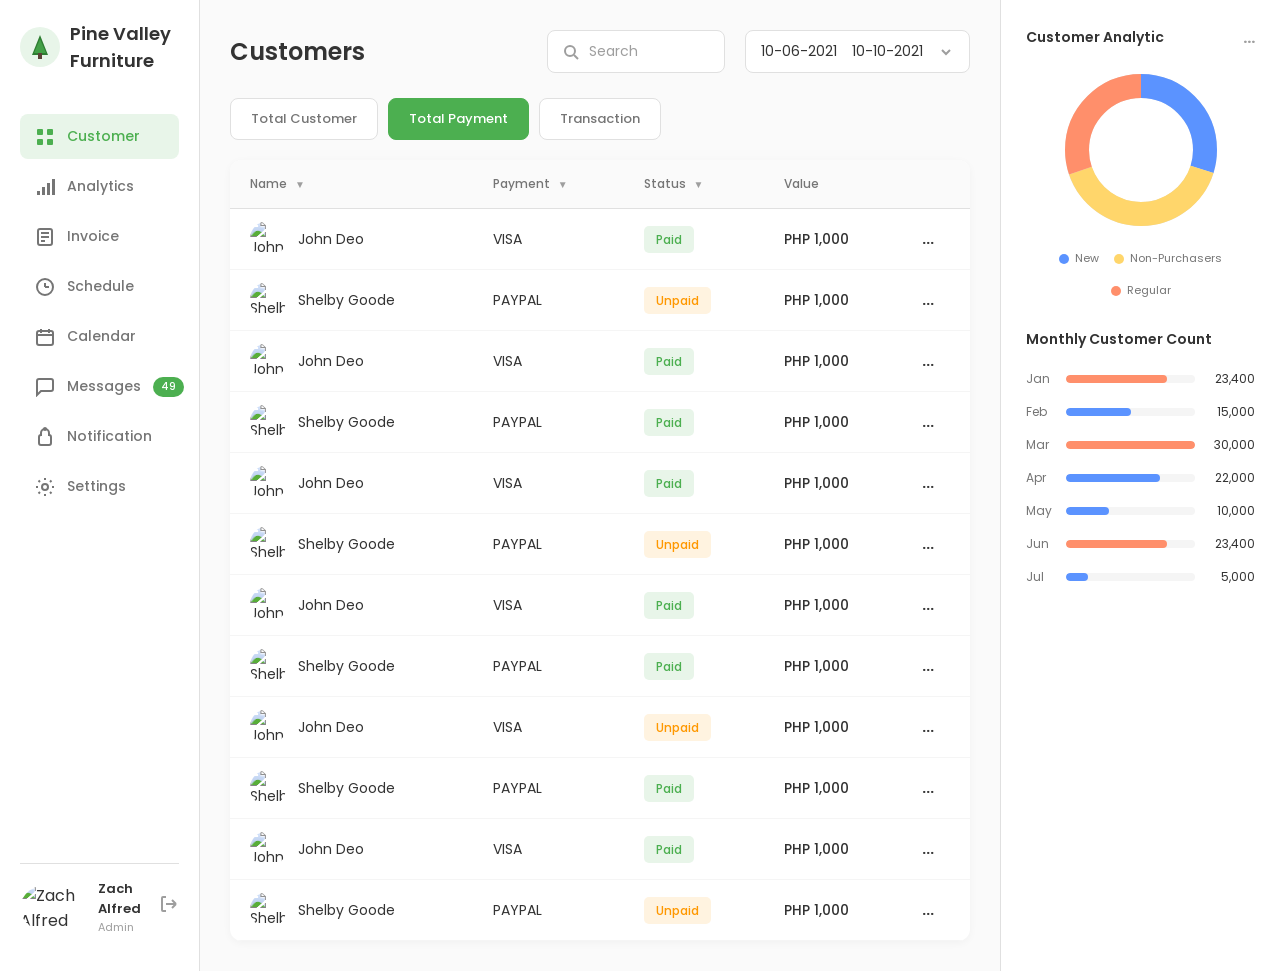
==== index.html @ b318e3f1 "FILE STRUCTURED" ====
<!DOCTYPE html>
<html lang="en">
<head>
    <meta charset="UTF-8">
    <meta name="viewport" content="width=device-width, initial-scale=1.0">
    <title>Pine Furniture - Customer Dashboard</title>
    <link rel="stylesheet" href="styles.css">
    <link href="https://fonts.googleapis.com/css2?family=Poppins:wght@300;400;500;600;700&display=swap" rel="stylesheet">
</head>
<body>
    <div class="dashboard">
        <!-- Sidebar -->
        <aside class="sidebar">
            <div class="logo">
                <div class="logo-icon">
                    <svg width="40" height="40" viewBox="0 0 40 40" fill="none">
                        <circle cx="20" cy="20" r="20" fill="#E8F5E9"/>
                        <path d="M20 8L28 28H12L20 8Z" fill="#2E7D32"/>
                        <path d="M20 12L26 26H14L20 12Z" fill="#43A047"/>
                        <rect x="18" y="26" width="4" height="6" fill="#5D4037"/>
                    </svg>
                </div>
                <span class="logo-text">Pine Valley Furniture</span>
            </div>

            <nav class="nav-menu">
                <a href="#" class="nav-item active">
                    <span class="nav-icon">
                        <svg width="20" height="20" viewBox="0 0 20 20" fill="currentColor">
                            <rect x="2" y="2" width="6" height="6" rx="1"/>
                            <rect x="12" y="2" width="6" height="6" rx="1"/>
                            <rect x="2" y="12" width="6" height="6" rx="1"/>
                            <rect x="12" y="12" width="6" height="6" rx="1"/>
                        </svg>
                    </span>
                    <span>Customer</span>
                </a>
                <a href="#" class="nav-item">
                    <span class="nav-icon">
                        <svg width="20" height="20" viewBox="0 0 20 20" fill="currentColor">
                            <rect x="2" y="14" width="3" height="4"/>
                            <rect x="7" y="10" width="3" height="8"/>
                            <rect x="12" y="6" width="3" height="12"/>
                            <rect x="17" y="2" width="3" height="16"/>
                        </svg>
                    </span>
                    <span>Analytics</span>
                </a>
                <a href="#" class="nav-item">
                    <span class="nav-icon">
                        <svg width="20" height="20" viewBox="0 0 20 20" fill="currentColor">
                            <rect x="3" y="2" width="14" height="16" rx="2" stroke="currentColor" stroke-width="2" fill="none"/>
                            <line x1="6" y1="6" x2="14" y2="6" stroke="currentColor" stroke-width="2"/>
                            <line x1="6" y1="10" x2="14" y2="10" stroke="currentColor" stroke-width="2"/>
                            <line x1="6" y1="14" x2="10" y2="14" stroke="currentColor" stroke-width="2"/>
                        </svg>
                    </span>
                    <span>Invoice</span>
                </a>
                <a href="#" class="nav-item">
                    <span class="nav-icon">
                        <svg width="20" height="20" viewBox="0 0 20 20" fill="currentColor">
                            <circle cx="10" cy="10" r="8" stroke="currentColor" stroke-width="2" fill="none"/>
                            <line x1="10" y1="10" x2="10" y2="6" stroke="currentColor" stroke-width="2"/>
                            <line x1="10" y1="10" x2="14" y2="10" stroke="currentColor" stroke-width="2"/>
                        </svg>
                    </span>
                    <span>Schedule</span>
                </a>
                <a href="#" class="nav-item">
                    <span class="nav-icon">
                        <svg width="20" height="20" viewBox="0 0 20 20" fill="currentColor">
                            <rect x="2" y="4" width="16" height="14" rx="2" stroke="currentColor" stroke-width="2" fill="none"/>
                            <line x1="2" y1="8" x2="18" y2="8" stroke="currentColor" stroke-width="2"/>
                            <line x1="6" y1="2" x2="6" y2="6" stroke="currentColor" stroke-width="2"/>
                            <line x1="14" y1="2" x2="14" y2="6" stroke="currentColor" stroke-width="2"/>
                        </svg>
                    </span>
                    <span>Calendar</span>
                </a>
                <a href="#" class="nav-item">
                    <span class="nav-icon">
                        <svg width="20" height="20" viewBox="0 0 20 20" fill="currentColor">
                            <path d="M2 4C2 2.89543 2.89543 2 4 2H16C17.1046 2 18 2.89543 18 4V12C18 13.1046 17.1046 14 16 14H6L2 18V4Z" stroke="currentColor" stroke-width="2" fill="none"/>
                        </svg>
                    </span>
                    <span>Messages</span>
                    <span class="badge">49</span>
                </a>
                <a href="#" class="nav-item">
                    <span class="nav-icon">
                        <svg width="20" height="20" viewBox="0 0 20 20" fill="currentColor">
                            <path d="M10 2C7.79086 2 6 3.79086 6 6V8C4.89543 8 4 8.89543 4 10V16C4 17.1046 4.89543 18 6 18H14C15.1046 18 16 17.1046 16 16V10C16 8.89543 15.1046 8 14 8V6C14 3.79086 12.2091 2 10 2Z" stroke="currentColor" stroke-width="2" fill="none"/>
                            <circle cx="10" cy="2" r="2" fill="currentColor"/>
                        </svg>
                    </span>
                    <span>Notification</span>
                </a>
                <a href="#" class="nav-item">
                    <span class="nav-icon">
                        <svg width="20" height="20" viewBox="0 0 20 20" fill="currentColor">
                            <circle cx="10" cy="10" r="3" stroke="currentColor" stroke-width="2" fill="none"/>
                            <path d="M10 1V3M10 17V19M1 10H3M17 10H19M3.5 3.5L5 5M15 15L16.5 16.5M3.5 16.5L5 15M15 5L16.5 3.5" stroke="currentColor" stroke-width="2"/>
                        </svg>
                    </span>
                    <span>Settings</span>
                </a>
            </nav>

            <div class="user-profile">
                <div class="user-avatar">
                    <img src="https://ui-avatars.com/api/?name=Zach+Alfred&background=4CAF50&color=fff&size=40" alt="Zach Alfred">
                </div>
                <div class="user-info">
                    <span class="user-name">Zach Alfred</span>
                    <span class="user-role">Admin</span>
                </div>
                <span class="logout-icon">
                    <svg width="20" height="20" viewBox="0 0 20 20" fill="#9E9E9E">
                        <path d="M7 3H4C3.44772 3 3 3.44772 3 4V16C3 16.5523 3.44772 17 4 17H7M13 14L17 10M17 10L13 6M17 10H7" stroke="#9E9E9E" stroke-width="2" fill="none"/>
                    </svg>
                </span>
            </div>
        </aside>

        <!-- Main Content -->
        <main class="main-content">
            <div class="content-header">
                <h1>Customers</h1>
                <div class="header-actions">
                    <div class="search-box">
                        <svg width="16" height="16" viewBox="0 0 16 16" fill="#9E9E9E">
                            <circle cx="7" cy="7" r="5" stroke="#9E9E9E" stroke-width="2" fill="none"/>
                            <line x1="11" y1="11" x2="15" y2="15" stroke="#9E9E9E" stroke-width="2"/>
                        </svg>
                        <input type="text" placeholder="Search">
                    </div>
                    <div class="date-range">
                        <span>10-06-2021</span>
                        <span>10-10-2021</span>
                        <svg width="16" height="16" viewBox="0 0 16 16" fill="#9E9E9E">
                            <path d="M4 6L8 10L12 6" stroke="#9E9E9E" stroke-width="2" fill="none"/>
                        </svg>
                    </div>
                </div>
            </div>

            <div class="tabs">
                <span class="tab">Total Customer</span>
                <span class="tab active">Total Payment</span>
                <span class="tab">Transaction</span>
            </div>

            <div class="table-container">
                <table class="customer-table">
                    <thead>
                        <tr>
                            <th>Name <span class="sort-icon">▼</span></th>
                            <th>Payment <span class="sort-icon">▼</span></th>
                            <th>Status <span class="sort-icon">▼</span></th>
                            <th>Value</th>
                            <th></th>
                        </tr>
                    </thead>
                    <tbody>
                        <tr>
                            <td>
                                <div class="customer-info">
                                    <img src="https://ui-avatars.com/api/?name=John+Deo&background=E3F2FD&color=1976D2&size=36" alt="John Deo" class="customer-avatar">
                                    <span>John Deo</span>
                                </div>
                            </td>
                            <td>VISA</td>
                            <td><span class="status paid">Paid</span></td>
                            <td class="value">PHP 1,000</td>
                            <td class="actions">...</td>
                        </tr>
                        <tr>
                            <td>
                                <div class="customer-info">
                                    <img src="https://ui-avatars.com/api/?name=Shelby+Goode&background=FFF3E0&color=F57C00&size=36" alt="Shelby Goode" class="customer-avatar">
                                    <span>Shelby Goode</span>
                                </div>
                            </td>
                            <td>PAYPAL</td>
                            <td><span class="status unpaid">Unpaid</span></td>
                            <td class="value">PHP 1,000</td>
                            <td class="actions">...</td>
                        </tr>
                        <tr>
                            <td>
                                <div class="customer-info">
                                    <img src="https://ui-avatars.com/api/?name=John+Deo&background=E3F2FD&color=1976D2&size=36" alt="John Deo" class="customer-avatar">
                                    <span>John Deo</span>
                                </div>
                            </td>
                            <td>VISA</td>
                            <td><span class="status paid">Paid</span></td>
                            <td class="value">PHP 1,000</td>
                            <td class="actions">...</td>
                        </tr>
                        <tr>
                            <td>
                                <div class="customer-info">
                                    <img src="https://ui-avatars.com/api/?name=Shelby+Goode&background=FFF3E0&color=F57C00&size=36" alt="Shelby Goode" class="customer-avatar">
                                    <span>Shelby Goode</span>
                                </div>
                            </td>
                            <td>PAYPAL</td>
                            <td><span class="status paid">Paid</span></td>
                            <td class="value">PHP 1,000</td>
                            <td class="actions">...</td>
                        </tr>
                        <tr>
                            <td>
                                <div class="customer-info">
                                    <img src="https://ui-avatars.com/api/?name=John+Deo&background=E3F2FD&color=1976D2&size=36" alt="John Deo" class="customer-avatar">
                                    <span>John Deo</span>
                                </div>
                            </td>
                            <td>VISA</td>
                            <td><span class="status paid">Paid</span></td>
                            <td class="value">PHP 1,000</td>
                            <td class="actions">...</td>
                        </tr>
                        <tr>
                            <td>
                                <div class="customer-info">
                                    <img src="https://ui-avatars.com/api/?name=Shelby+Goode&background=FFF3E0&color=F57C00&size=36" alt="Shelby Goode" class="customer-avatar">
                                    <span>Shelby Goode</span>
                                </div>
                            </td>
                            <td>PAYPAL</td>
                            <td><span class="status unpaid">Unpaid</span></td>
                            <td class="value">PHP 1,000</td>
                            <td class="actions">...</td>
                        </tr>
                        <tr>
                            <td>
                                <div class="customer-info">
                                    <img src="https://ui-avatars.com/api/?name=John+Deo&background=E3F2FD&color=1976D2&size=36" alt="John Deo" class="customer-avatar">
                                    <span>John Deo</span>
                                </div>
                            </td>
                            <td>VISA</td>
                            <td><span class="status paid">Paid</span></td>
                            <td class="value">PHP 1,000</td>
                            <td class="actions">...</td>
                        </tr>
                        <tr>
                            <td>
                                <div class="customer-info">
                                    <img src="https://ui-avatars.com/api/?name=Shelby+Goode&background=FFF3E0&color=F57C00&size=36" alt="Shelby Goode" class="customer-avatar">
                                    <span>Shelby Goode</span>
                                </div>
                            </td>
                            <td>PAYPAL</td>
                            <td><span class="status paid">Paid</span></td>
                            <td class="value">PHP 1,000</td>
                            <td class="actions">...</td>
                        </tr>
                        <tr>
                            <td>
                                <div class="customer-info">
                                    <img src="https://ui-avatars.com/api/?name=John+Deo&background=E3F2FD&color=1976D2&size=36" alt="John Deo" class="customer-avatar">
                                    <span>John Deo</span>
                                </div>
                            </td>
                            <td>VISA</td>
                            <td><span class="status unpaid">Unpaid</span></td>
                            <td class="value">PHP 1,000</td>
                            <td class="actions">...</td>
                        </tr>
                        <tr>
                            <td>
                                <div class="customer-info">
                                    <img src="https://ui-avatars.com/api/?name=Shelby+Goode&background=FFF3E0&color=F57C00&size=36" alt="Shelby Goode" class="customer-avatar">
                                    <span>Shelby Goode</span>
                                </div>
                            </td>
                            <td>PAYPAL</td>
                            <td><span class="status paid">Paid</span></td>
                            <td class="value">PHP 1,000</td>
                            <td class="actions">...</td>
                        </tr>
                        <tr>
                            <td>
                                <div class="customer-info">
                                    <img src="https://ui-avatars.com/api/?name=John+Deo&background=E3F2FD&color=1976D2&size=36" alt="John Deo" class="customer-avatar">
                                    <span>John Deo</span>
                                </div>
                            </td>
                            <td>VISA</td>
                            <td><span class="status paid">Paid</span></td>
                            <td class="value">PHP 1,000</td>
                            <td class="actions">...</td>
                        </tr>
                        <tr>
                            <td>
                                <div class="customer-info">
                                    <img src="https://ui-avatars.com/api/?name=Shelby+Goode&background=FFF3E0&color=F57C00&size=36" alt="Shelby Goode" class="customer-avatar">
                                    <span>Shelby Goode</span>
                                </div>
                            </td>
                            <td>PAYPAL</td>
                            <td><span class="status unpaid">Unpaid</span></td>
                            <td class="value">PHP 1,000</td>
                            <td class="actions">...</td>
                        </tr>
                    </tbody>
                </table>
            </div>
        </main>

        <!-- Right Sidebar -->
        <aside class="right-sidebar">
            <div class="analytics-card">
                <div class="card-header">
                    <h3>Customer Analytic</h3>
                    <span class="more-icon">...</span>
                </div>
                <div class="donut-chart">
                    <svg viewBox="0 0 200 200" class="chart">
                        <circle cx="100" cy="100" r="80" fill="none" stroke="#E0E0E0" stroke-width="30"/>
                        <circle cx="100" cy="100" r="80" fill="none" stroke="#5B93FF" stroke-width="30" 
                                stroke-dasharray="150 502" stroke-dashoffset="0" transform="rotate(-90 100 100)"/>
                        <circle cx="100" cy="100" r="80" fill="none" stroke="#FFD66B" stroke-width="30" 
                                stroke-dasharray="200 502" stroke-dashoffset="-150" transform="rotate(-90 100 100)"/>
                        <circle cx="100" cy="100" r="80" fill="none" stroke="#FF8F6B" stroke-width="30" 
                                stroke-dasharray="152 502" stroke-dashoffset="-350" transform="rotate(-90 100 100)"/>
                    </svg>
                </div>
                <div class="chart-legend">
                    <div class="legend-item">
                        <span class="legend-dot blue"></span>
                        <span>New</span>
                    </div>
                    <div class="legend-item">
                        <span class="legend-dot yellow"></span>
                        <span>Non-Purchasers</span>
                    </div>
                    <div class="legend-item">
                        <span class="legend-dot orange"></span>
                        <span>Regular</span>
                    </div>
                </div>
            </div>

            <div class="monthly-stats">
                <h3>Monthly Customer Count</h3>
                <div class="bar-chart">
                    <div class="bar-item">
                        <span class="bar-label">Jan</span>
                        <div class="bar-container">
                            <div class="bar orange" style="width: 78%;"></div>
                        </div>
                        <span class="bar-value">23,400</span>
                    </div>
                    <div class="bar-item">
                        <span class="bar-label">Feb</span>
                        <div class="bar-container">
                            <div class="bar blue" style="width: 50%;"></div>
                        </div>
                        <span class="bar-value">15,000</span>
                    </div>
                    <div class="bar-item">
                        <span class="bar-label">Mar</span>
                        <div class="bar-container">
                            <div class="bar orange" style="width: 100%;"></div>
                        </div>
                        <span class="bar-value">30,000</span>
                    </div>
                    <div class="bar-item">
                        <span class="bar-label">Apr</span>
                        <div class="bar-container">
                            <div class="bar blue" style="width: 73%;"></div>
                        </div>
                        <span class="bar-value">22,000</span>
                    </div>
                    <div class="bar-item">
                        <span class="bar-label">May</span>
                        <div class="bar-container">
                            <div class="bar blue" style="width: 33%;"></div>
                        </div>
                        <span class="bar-value">10,000</span>
                    </div>
                    <div class="bar-item">
                        <span class="bar-label">Jun</span>
                        <div class="bar-container">
                            <div class="bar orange" style="width: 78%;"></div>
                        </div>
                        <span class="bar-value">23,400</span>
                    </div>
                    <div class="bar-item">
                        <span class="bar-label">Jul</span>
                        <div class="bar-container">
                            <div class="bar blue" style="width: 17%;"></div>
                        </div>
                        <span class="bar-value">5,000</span>
                    </div>
                </div>
            </div>
        </aside>
    </div>
</body>
</html>
---- styles.css ----
* {
    margin: 0;
    padding: 0;
    box-sizing: border-box;
}

body {
    font-family: 'Poppins', sans-serif;
    background-color: #F5F5F5;
    color: #333;
}

.dashboard {
    display: flex;
    min-height: 100vh;
}

/* Sidebar Styles */
.sidebar {
    width: 200px;
    background-color: #fff;
    padding: 20px;
    display: flex;
    flex-direction: column;
    border-right: 1px solid #E0E0E0;
}

.logo {
    display: flex;
    align-items: center;
    gap: 10px;
    margin-bottom: 40px;
}

.logo-icon {
    width: 40px;
    height: 40px;
}

.logo-text {
    font-size: 18px;
    font-weight: 600;
    color: #333;
}

.nav-menu {
    display: flex;
    flex-direction: column;
    gap: 5px;
    flex: 1;
}

.nav-item {
    display: flex;
    align-items: center;
    gap: 12px;
    padding: 12px 15px;
    text-decoration: none;
    color: #757575;
    border-radius: 8px;
    font-size: 14px;
    font-weight: 500;
    transition: all 0.2s ease;
}

.nav-item:hover {
    background-color: #F5F5F5;
    color: #4CAF50;
}

.nav-item.active {
    background-color: #E8F5E9;
    color: #4CAF50;
}

.nav-icon {
    width: 20px;
    height: 20px;
    display: flex;
    align-items: center;
    justify-content: center;
}

.badge {
    background-color: #4CAF50;
    color: #fff;
    font-size: 10px;
    padding: 2px 8px;
    border-radius: 10px;
    margin-left: auto;
}

.user-profile {
    display: flex;
    align-items: center;
    gap: 10px;
    padding: 15px 0;
    border-top: 1px solid #E0E0E0;
    margin-top: auto;
}

.user-avatar img {
    width: 40px;
    height: 40px;
    border-radius: 50%;
}

.user-info {
    display: flex;
    flex-direction: column;
}

.user-name {
    font-size: 13px;
    font-weight: 600;
    color: #333;
}

.user-role {
    font-size: 11px;
    color: #9E9E9E;
}

.logout-icon {
    margin-left: auto;
    cursor: pointer;
}

/* Main Content Styles */
.main-content {
    flex: 1;
    padding: 30px;
    background-color: #FAFAFA;
    overflow-y: auto;
}

.content-header {
    display: flex;
    justify-content: space-between;
    align-items: center;
    margin-bottom: 25px;
}

.content-header h1 {
    font-size: 24px;
    font-weight: 600;
    color: #333;
}

.header-actions {
    display: flex;
    align-items: center;
    gap: 20px;
}

.search-box {
    display: flex;
    align-items: center;
    gap: 10px;
    background-color: #fff;
    padding: 10px 15px;
    border-radius: 8px;
    border: 1px solid #E0E0E0;
}

.search-box input {
    border: none;
    outline: none;
    font-size: 14px;
    font-family: 'Poppins', sans-serif;
    width: 120px;
    color: #333;
}

.search-box input::placeholder {
    color: #9E9E9E;
}

.date-range {
    display: flex;
    align-items: center;
    gap: 15px;
    background-color: #fff;
    padding: 10px 15px;
    border-radius: 8px;
    border: 1px solid #E0E0E0;
    font-size: 14px;
    color: #333;
}

/* Tabs */
.tabs {
    display: flex;
    gap: 10px;
    margin-bottom: 20px;
}

.tab {
    padding: 10px 20px;
    font-size: 13px;
    font-weight: 500;
    color: #757575;
    background-color: #fff;
    border: 1px solid #E0E0E0;
    border-radius: 8px;
    cursor: pointer;
    transition: all 0.2s ease;
}

.tab:hover {
    border-color: #4CAF50;
    color: #4CAF50;
}

.tab.active {
    background-color: #4CAF50;
    color: #fff;
    border-color: #4CAF50;
}

/* Table Styles */
.table-container {
    background-color: #fff;
    border-radius: 12px;
    overflow: hidden;
    box-shadow: 0 2px 8px rgba(0, 0, 0, 0.04);
}

.customer-table {
    width: 100%;
    border-collapse: collapse;
}

.customer-table thead {
    background-color: #FAFAFA;
}

.customer-table th {
    text-align: left;
    padding: 15px 20px;
    font-size: 12px;
    font-weight: 500;
    color: #757575;
    border-bottom: 1px solid #E0E0E0;
}

.sort-icon {
    font-size: 10px;
    color: #9E9E9E;
    margin-left: 5px;
}

.customer-table td {
    padding: 12px 20px;
    font-size: 14px;
    color: #333;
    border-bottom: 1px solid #F5F5F5;
}

.customer-table tbody tr:hover {
    background-color: #FAFAFA;
}

.customer-info {
    display: flex;
    align-items: center;
    gap: 12px;
}

.customer-avatar {
    width: 36px;
    height: 36px;
    border-radius: 50%;
}

.status {
    padding: 5px 12px;
    border-radius: 5px;
    font-size: 12px;
    font-weight: 500;
}

.status.paid {
    background-color: #E8F5E9;
    color: #4CAF50;
}

.status.unpaid {
    background-color: #FFF3E0;
    color: #FF9800;
}

.value {
    color: #4CAF50;
    font-weight: 500;
}

.actions {
    color: #9E9E9E;
    font-weight: bold;
    cursor: pointer;
}

/* Right Sidebar */
.right-sidebar {
    width: 280px;
    background-color: #fff;
    padding: 25px;
    border-left: 1px solid #E0E0E0;
}

.analytics-card {
    margin-bottom: 30px;
}

.card-header {
    display: flex;
    justify-content: space-between;
    align-items: center;
    margin-bottom: 20px;
}

.card-header h3 {
    font-size: 14px;
    font-weight: 600;
    color: #333;
}

.more-icon {
    color: #9E9E9E;
    font-weight: bold;
    cursor: pointer;
}

.donut-chart {
    display: flex;
    justify-content: center;
    margin-bottom: 20px;
}

.donut-chart .chart {
    width: 160px;
    height: 160px;
}

.chart-legend {
    display: flex;
    justify-content: center;
    gap: 15px;
    flex-wrap: wrap;
}

.legend-item {
    display: flex;
    align-items: center;
    gap: 6px;
    font-size: 11px;
    color: #757575;
}

.legend-dot {
    width: 10px;
    height: 10px;
    border-radius: 50%;
}

.legend-dot.blue {
    background-color: #5B93FF;
}

.legend-dot.yellow {
    background-color: #FFD66B;
}

.legend-dot.orange {
    background-color: #FF8F6B;
}

/* Monthly Stats */
.monthly-stats h3 {
    font-size: 14px;
    font-weight: 600;
    color: #333;
    margin-bottom: 20px;
}

.bar-chart {
    display: flex;
    flex-direction: column;
    gap: 15px;
}

.bar-item {
    display: flex;
    align-items: center;
    gap: 10px;
}

.bar-label {
    width: 30px;
    font-size: 12px;
    color: #757575;
}

.bar-container {
    flex: 1;
    height: 8px;
    background-color: #F5F5F5;
    border-radius: 4px;
    overflow: hidden;
}

.bar {
    height: 100%;
    border-radius: 4px;
    transition: width 0.3s ease;
}

.bar.orange {
    background-color: #FF8F6B;
}

.bar.blue {
    background-color: #5B93FF;
}

.bar-value {
    width: 50px;
    font-size: 12px;
    color: #333;
    text-align: right;
}

/* Scrollbar Styles */
::-webkit-scrollbar {
    width: 6px;
}

::-webkit-scrollbar-track {
    background: #F5F5F5;
}

::-webkit-scrollbar-thumb {
    background: #BDBDBD;
    border-radius: 3px;
}

::-webkit-scrollbar-thumb:hover {
    background: #9E9E9E;
}

/* Responsive adjustments */
@media (max-width: 1200px) {
    .right-sidebar {
        width: 250px;
    }
}

@media (max-width: 992px) {
    .right-sidebar {
        display: none;
    }
}

@media (max-width: 768px) {
    .sidebar {
        width: 70px;
        padding: 15px 10px;
    }

    .logo-text,
    .nav-item span:not(.nav-icon):not(.badge),
    .user-info {
        display: none;
    }

    .nav-item {
        justify-content: center;
        padding: 12px;
    }

    .badge {
        position: absolute;
        top: 5px;
        right: 5px;
        padding: 2px 5px;
    }

    .nav-item {
        position: relative;
    }

    .user-profile {
        flex-direction: column;
    }

    .logout-icon {
        margin-left: 0;
    }
}
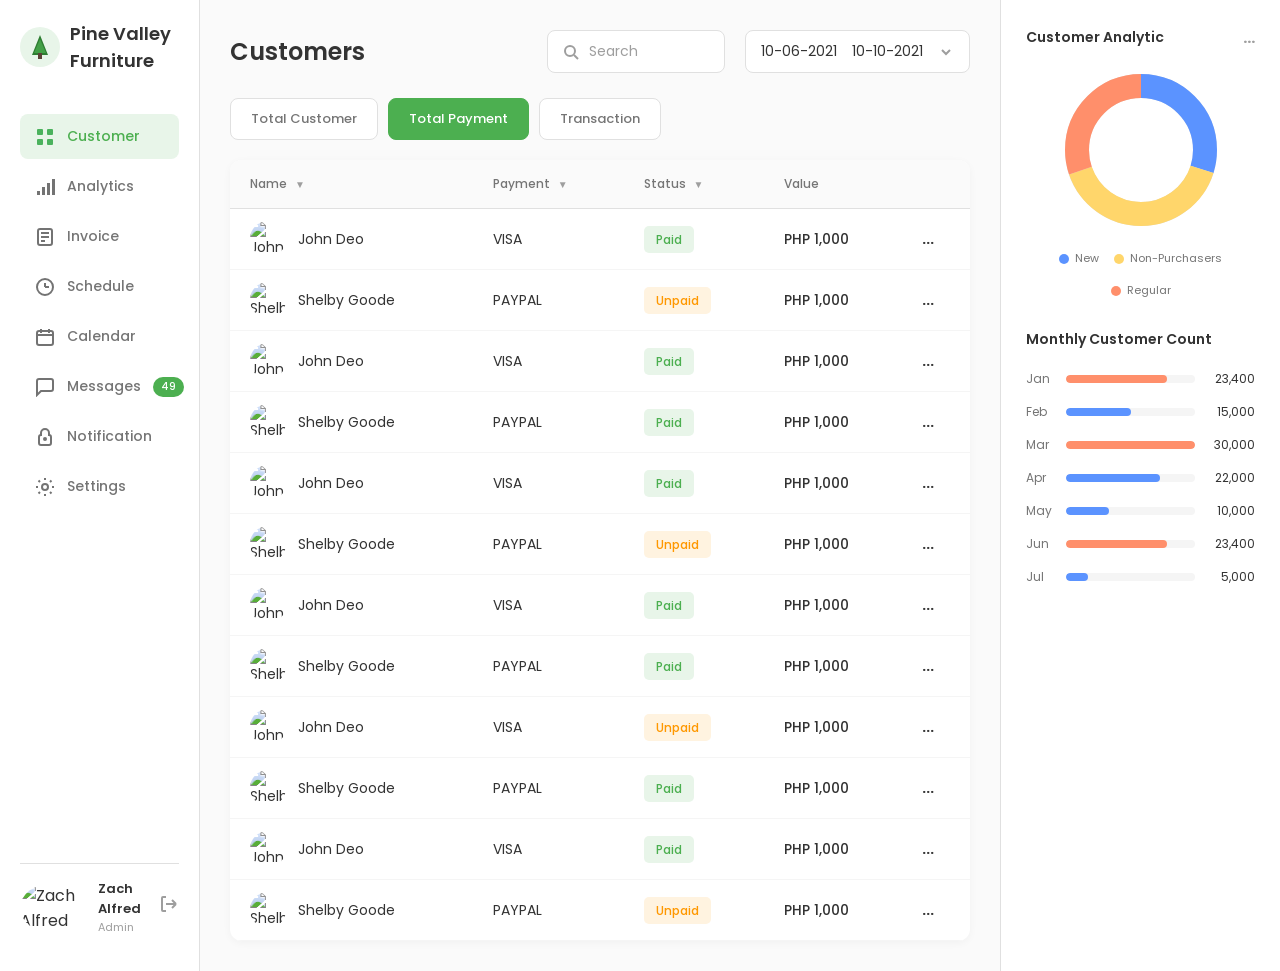
==== commit 12f675f4: "separated svgs" ====
--- a/index.html
+++ b/index.html
@@ -4,8 +4,8 @@
     <meta charset="UTF-8">
     <meta name="viewport" content="width=device-width, initial-scale=1.0">
     <title>Pine Furniture - Customer Dashboard</title>
-    <link rel="stylesheet" href="styles.css">
-    <link href="https://fonts.googleapis.com/css2?family=Poppins:wght@300;400;500;600;700&display=swap" rel="stylesheet">
+    <link rel="stylesheet" href="css/styles.css">
+    <link rel="stylesheet" href="https://fonts.googleapis.com/css2?family=Poppins:wght@300;400;500;600;700&display=swap">
 </head>
 <body>
     <div class="dashboard">
@@ -13,12 +13,7 @@
         <aside class="sidebar">
             <div class="logo">
                 <div class="logo-icon">
-                    <svg width="40" height="40" viewBox="0 0 40 40" fill="none">
-                        <circle cx="20" cy="20" r="20" fill="#E8F5E9"/>
-                        <path d="M20 8L28 28H12L20 8Z" fill="#2E7D32"/>
-                        <path d="M20 12L26 26H14L20 12Z" fill="#43A047"/>
-                        <rect x="18" y="26" width="4" height="6" fill="#5D4037"/>
-                    </svg>
+                    <img src="images/icons/logo.svg" alt="Pine Valley Logo" width="40" height="40">
                 </div>
                 <span class="logo-text">Pine Valley Furniture</span>
             </div>
@@ -26,82 +21,50 @@
             <nav class="nav-menu">
                 <a href="#" class="nav-item active">
                     <span class="nav-icon">
-                        <svg width="20" height="20" viewBox="0 0 20 20" fill="currentColor">
-                            <rect x="2" y="2" width="6" height="6" rx="1"/>
-                            <rect x="12" y="2" width="6" height="6" rx="1"/>
-                            <rect x="2" y="12" width="6" height="6" rx="1"/>
-                            <rect x="12" y="12" width="6" height="6" rx="1"/>
-                        </svg>
+                        <img src="images/icons/dashboard.svg" alt="" width="20" height="20" class="nav-icon-img">
                     </span>
                     <span>Customer</span>
                 </a>
                 <a href="#" class="nav-item">
                     <span class="nav-icon">
-                        <svg width="20" height="20" viewBox="0 0 20 20" fill="currentColor">
-                            <rect x="2" y="14" width="3" height="4"/>
-                            <rect x="7" y="10" width="3" height="8"/>
-                            <rect x="12" y="6" width="3" height="12"/>
-                            <rect x="17" y="2" width="3" height="16"/>
-                        </svg>
+                        <img src="images/icons/analytics.svg" alt="" width="20" height="20" class="nav-icon-img">
                     </span>
                     <span>Analytics</span>
                 </a>
                 <a href="#" class="nav-item">
                     <span class="nav-icon">
-                        <svg width="20" height="20" viewBox="0 0 20 20" fill="currentColor">
-                            <rect x="3" y="2" width="14" height="16" rx="2" stroke="currentColor" stroke-width="2" fill="none"/>
-                            <line x1="6" y1="6" x2="14" y2="6" stroke="currentColor" stroke-width="2"/>
-                            <line x1="6" y1="10" x2="14" y2="10" stroke="currentColor" stroke-width="2"/>
-                            <line x1="6" y1="14" x2="10" y2="14" stroke="currentColor" stroke-width="2"/>
-                        </svg>
+                        <img src="images/icons/invoice.svg" alt="" width="20" height="20" class="nav-icon-img">
                     </span>
                     <span>Invoice</span>
                 </a>
                 <a href="#" class="nav-item">
                     <span class="nav-icon">
-                        <svg width="20" height="20" viewBox="0 0 20 20" fill="currentColor">
-                            <circle cx="10" cy="10" r="8" stroke="currentColor" stroke-width="2" fill="none"/>
-                            <line x1="10" y1="10" x2="10" y2="6" stroke="currentColor" stroke-width="2"/>
-                            <line x1="10" y1="10" x2="14" y2="10" stroke="currentColor" stroke-width="2"/>
-                        </svg>
+                        <img src="images/icons/schedule.svg" alt="" width="20" height="20" class="nav-icon-img">
                     </span>
                     <span>Schedule</span>
                 </a>
                 <a href="#" class="nav-item">
                     <span class="nav-icon">
-                        <svg width="20" height="20" viewBox="0 0 20 20" fill="currentColor">
-                            <rect x="2" y="4" width="16" height="14" rx="2" stroke="currentColor" stroke-width="2" fill="none"/>
-                            <line x1="2" y1="8" x2="18" y2="8" stroke="currentColor" stroke-width="2"/>
-                            <line x1="6" y1="2" x2="6" y2="6" stroke="currentColor" stroke-width="2"/>
-                            <line x1="14" y1="2" x2="14" y2="6" stroke="currentColor" stroke-width="2"/>
-                        </svg>
+                        <img src="images/icons/calendar.svg" alt="" width="20" height="20" class="nav-icon-img">
                     </span>
                     <span>Calendar</span>
                 </a>
                 <a href="#" class="nav-item">
                     <span class="nav-icon">
-                        <svg width="20" height="20" viewBox="0 0 20 20" fill="currentColor">
-                            <path d="M2 4C2 2.89543 2.89543 2 4 2H16C17.1046 2 18 2.89543 18 4V12C18 13.1046 17.1046 14 16 14H6L2 18V4Z" stroke="currentColor" stroke-width="2" fill="none"/>
-                        </svg>
+                        <img src="images/icons/messages.svg" alt="" width="20" height="20" class="nav-icon-img">
                     </span>
                     <span>Messages</span>
                     <span class="badge">49</span>
                 </a>
                 <a href="#" class="nav-item">
                     <span class="nav-icon">
-                        <svg width="20" height="20" viewBox="0 0 20 20" fill="currentColor">
-                            <path d="M10 2C7.79086 2 6 3.79086 6 6V8C4.89543 8 4 8.89543 4 10V16C4 17.1046 4.89543 18 6 18H14C15.1046 18 16 17.1046 16 16V10C16 8.89543 15.1046 8 14 8V6C14 3.79086 12.2091 2 10 2Z" stroke="currentColor" stroke-width="2" fill="none"/>
-                            <circle cx="10" cy="2" r="2" fill="currentColor"/>
-                        </svg>
+                        <img src="images/icons/notification.svg" alt="" width="20" height="20" class="nav-icon-img">
                     </span>
                     <span>Notification</span>
                 </a>
                 <a href="#" class="nav-item">
                     <span class="nav-icon">
-                        <svg width="20" height="20" viewBox="0 0 20 20" fill="currentColor">
-                            <circle cx="10" cy="10" r="3" stroke="currentColor" stroke-width="2" fill="none"/>
-                            <path d="M10 1V3M10 17V19M1 10H3M17 10H19M3.5 3.5L5 5M15 15L16.5 16.5M3.5 16.5L5 15M15 5L16.5 3.5" stroke="currentColor" stroke-width="2"/>
-                        </svg>
+                        <img src="images/icons/settings.svg" alt="" width="20" height="20" class="nav-icon-img">
                     </span>
                     <span>Settings</span>
                 </a>
@@ -116,9 +79,7 @@
                     <span class="user-role">Admin</span>
                 </div>
                 <span class="logout-icon">
-                    <svg width="20" height="20" viewBox="0 0 20 20" fill="#9E9E9E">
-                        <path d="M7 3H4C3.44772 3 3 3.44772 3 4V16C3 16.5523 3.44772 17 4 17H7M13 14L17 10M17 10L13 6M17 10H7" stroke="#9E9E9E" stroke-width="2" fill="none"/>
-                    </svg>
+                    <img src="images/icons/logout.svg" alt="Logout" width="20" height="20">
                 </span>
             </div>
         </aside>
@@ -129,18 +90,13 @@
                 <h1>Customers</h1>
                 <div class="header-actions">
                     <div class="search-box">
-                        <svg width="16" height="16" viewBox="0 0 16 16" fill="#9E9E9E">
-                            <circle cx="7" cy="7" r="5" stroke="#9E9E9E" stroke-width="2" fill="none"/>
-                            <line x1="11" y1="11" x2="15" y2="15" stroke="#9E9E9E" stroke-width="2"/>
-                        </svg>
+                        <img src="images/icons/search.svg" alt="" width="16" height="16">
                         <input type="text" placeholder="Search">
                     </div>
                     <div class="date-range">
                         <span>10-06-2021</span>
                         <span>10-10-2021</span>
-                        <svg width="16" height="16" viewBox="0 0 16 16" fill="#9E9E9E">
-                            <path d="M4 6L8 10L12 6" stroke="#9E9E9E" stroke-width="2" fill="none"/>
-                        </svg>
+                        <img src="images/icons/chevron-down.svg" alt="" width="16" height="16">
                     </div>
                 </div>
             </div>
--- a/css/styles.css
+++ b/css/styles.css
@@ -0,0 +1,511 @@
+* {
+    margin: 0;
+    padding: 0;
+    box-sizing: border-box;
+}
+
+body {
+    font-family: 'Poppins', sans-serif;
+    background-color: #F5F5F5;
+    color: #333;
+}
+
+.dashboard {
+    display: flex;
+    min-height: 100vh;
+}
+
+/* Sidebar Styles */
+.sidebar {
+    width: 200px;
+    background-color: #fff;
+    padding: 20px;
+    display: flex;
+    flex-direction: column;
+    border-right: 1px solid #E0E0E0;
+}
+
+.logo {
+    display: flex;
+    align-items: center;
+    gap: 10px;
+    margin-bottom: 40px;
+}
+
+.logo-icon {
+    width: 40px;
+    height: 40px;
+}
+
+.logo-text {
+    font-size: 18px;
+    font-weight: 600;
+    color: #333;
+}
+
+.nav-menu {
+    display: flex;
+    flex-direction: column;
+    gap: 5px;
+    flex: 1;
+}
+
+.nav-item {
+    display: flex;
+    align-items: center;
+    gap: 12px;
+    padding: 12px 15px;
+    text-decoration: none;
+    color: #757575;
+    border-radius: 8px;
+    font-size: 14px;
+    font-weight: 500;
+    transition: all 0.2s ease;
+}
+
+.nav-item:hover {
+    background-color: #F5F5F5;
+    color: #4CAF50;
+}
+
+.nav-item.active {
+    background-color: #E8F5E9;
+    color: #4CAF50;
+}
+
+.nav-icon {
+    width: 20px;
+    height: 20px;
+    display: flex;
+    align-items: center;
+    justify-content: center;
+}
+
+/* External SVG icon styling */
+.nav-icon-img {
+    filter: brightness(0) saturate(100%) invert(47%) sepia(0%) saturate(0%) hue-rotate(0deg) brightness(95%) contrast(90%);
+    transition: filter 0.2s ease;
+}
+
+.nav-item:hover .nav-icon-img,
+.nav-item.active .nav-icon-img {
+    filter: brightness(0) saturate(100%) invert(58%) sepia(58%) saturate(438%) hue-rotate(79deg) brightness(92%) contrast(88%);
+}
+
+.badge {
+    background-color: #4CAF50;
+    color: #fff;
+    font-size: 10px;
+    padding: 2px 8px;
+    border-radius: 10px;
+    margin-left: auto;
+}
+
+.user-profile {
+    display: flex;
+    align-items: center;
+    gap: 10px;
+    padding: 15px 0;
+    border-top: 1px solid #E0E0E0;
+    margin-top: auto;
+}
+
+.user-avatar img {
+    width: 40px;
+    height: 40px;
+    border-radius: 50%;
+}
+
+.user-info {
+    display: flex;
+    flex-direction: column;
+}
+
+.user-name {
+    font-size: 13px;
+    font-weight: 600;
+    color: #333;
+}
+
+.user-role {
+    font-size: 11px;
+    color: #9E9E9E;
+}
+
+.logout-icon {
+    margin-left: auto;
+    cursor: pointer;
+}
+
+/* Main Content Styles */
+.main-content {
+    flex: 1;
+    padding: 30px;
+    background-color: #FAFAFA;
+    overflow-y: auto;
+}
+
+.content-header {
+    display: flex;
+    justify-content: space-between;
+    align-items: center;
+    margin-bottom: 25px;
+}
+
+.content-header h1 {
+    font-size: 24px;
+    font-weight: 600;
+    color: #333;
+}
+
+.header-actions {
+    display: flex;
+    align-items: center;
+    gap: 20px;
+}
+
+.search-box {
+    display: flex;
+    align-items: center;
+    gap: 10px;
+    background-color: #fff;
+    padding: 10px 15px;
+    border-radius: 8px;
+    border: 1px solid #E0E0E0;
+}
+
+.search-box input {
+    border: none;
+    outline: none;
+    font-size: 14px;
+    font-family: 'Poppins', sans-serif;
+    width: 120px;
+    color: #333;
+}
+
+.search-box input::placeholder {
+    color: #9E9E9E;
+}
+
+.date-range {
+    display: flex;
+    align-items: center;
+    gap: 15px;
+    background-color: #fff;
+    padding: 10px 15px;
+    border-radius: 8px;
+    border: 1px solid #E0E0E0;
+    font-size: 14px;
+    color: #333;
+}
+
+/* Tabs */
+.tabs {
+    display: flex;
+    gap: 10px;
+    margin-bottom: 20px;
+}
+
+.tab {
+    padding: 10px 20px;
+    font-size: 13px;
+    font-weight: 500;
+    color: #757575;
+    background-color: #fff;
+    border: 1px solid #E0E0E0;
+    border-radius: 8px;
+    cursor: pointer;
+    transition: all 0.2s ease;
+}
+
+.tab:hover {
+    border-color: #4CAF50;
+    color: #4CAF50;
+}
+
+.tab.active {
+    background-color: #4CAF50;
+    color: #fff;
+    border-color: #4CAF50;
+}
+
+/* Table Styles */
+.table-container {
+    background-color: #fff;
+    border-radius: 12px;
+    overflow: hidden;
+    box-shadow: 0 2px 8px rgba(0, 0, 0, 0.04);
+}
+
+.customer-table {
+    width: 100%;
+    border-collapse: collapse;
+}
+
+.customer-table thead {
+    background-color: #FAFAFA;
+}
+
+.customer-table th {
+    text-align: left;
+    padding: 15px 20px;
+    font-size: 12px;
+    font-weight: 500;
+    color: #757575;
+    border-bottom: 1px solid #E0E0E0;
+}
+
+.sort-icon {
+    font-size: 10px;
+    color: #9E9E9E;
+    margin-left: 5px;
+}
+
+.customer-table td {
+    padding: 12px 20px;
+    font-size: 14px;
+    color: #333;
+    border-bottom: 1px solid #F5F5F5;
+}
+
+.customer-table tbody tr:hover {
+    background-color: #FAFAFA;
+}
+
+.customer-info {
+    display: flex;
+    align-items: center;
+    gap: 12px;
+}
+
+.customer-avatar {
+    width: 36px;
+    height: 36px;
+    border-radius: 50%;
+}
+
+.status {
+    padding: 5px 12px;
+    border-radius: 5px;
+    font-size: 12px;
+    font-weight: 500;
+}
+
+.status.paid {
+    background-color: #E8F5E9;
+    color: #4CAF50;
+}
+
+.status.unpaid {
+    background-color: #FFF3E0;
+    color: #FF9800;
+}
+
+.value {
+    color: #4CAF50;
+    font-weight: 500;
+}
+
+.actions {
+    color: #9E9E9E;
+    font-weight: bold;
+    cursor: pointer;
+}
+
+/* Right Sidebar */
+.right-sidebar {
+    width: 280px;
+    background-color: #fff;
+    padding: 25px;
+    border-left: 1px solid #E0E0E0;
+}
+
+.analytics-card {
+    margin-bottom: 30px;
+}
+
+.card-header {
+    display: flex;
+    justify-content: space-between;
+    align-items: center;
+    margin-bottom: 20px;
+}
+
+.card-header h3 {
+    font-size: 14px;
+    font-weight: 600;
+    color: #333;
+}
+
+.more-icon {
+    color: #9E9E9E;
+    font-weight: bold;
+    cursor: pointer;
+}
+
+.donut-chart {
+    display: flex;
+    justify-content: center;
+    margin-bottom: 20px;
+}
+
+.donut-chart .chart {
+    width: 160px;
+    height: 160px;
+}
+
+.chart-legend {
+    display: flex;
+    justify-content: center;
+    gap: 15px;
+    flex-wrap: wrap;
+}
+
+.legend-item {
+    display: flex;
+    align-items: center;
+    gap: 6px;
+    font-size: 11px;
+    color: #757575;
+}
+
+.legend-dot {
+    width: 10px;
+    height: 10px;
+    border-radius: 50%;
+}
+
+.legend-dot.blue {
+    background-color: #5B93FF;
+}
+
+.legend-dot.yellow {
+    background-color: #FFD66B;
+}
+
+.legend-dot.orange {
+    background-color: #FF8F6B;
+}
+
+/* Monthly Stats */
+.monthly-stats h3 {
+    font-size: 14px;
+    font-weight: 600;
+    color: #333;
+    margin-bottom: 20px;
+}
+
+.bar-chart {
+    display: flex;
+    flex-direction: column;
+    gap: 15px;
+}
+
+.bar-item {
+    display: flex;
+    align-items: center;
+    gap: 10px;
+}
+
+.bar-label {
+    width: 30px;
+    font-size: 12px;
+    color: #757575;
+}
+
+.bar-container {
+    flex: 1;
+    height: 8px;
+    background-color: #F5F5F5;
+    border-radius: 4px;
+    overflow: hidden;
+}
+
+.bar {
+    height: 100%;
+    border-radius: 4px;
+    transition: width 0.3s ease;
+}
+
+.bar.orange {
+    background-color: #FF8F6B;
+}
+
+.bar.blue {
+    background-color: #5B93FF;
+}
+
+.bar-value {
+    width: 50px;
+    font-size: 12px;
+    color: #333;
+    text-align: right;
+}
+
+/* Scrollbar Styles */
+::-webkit-scrollbar {
+    width: 6px;
+}
+
+::-webkit-scrollbar-track {
+    background: #F5F5F5;
+}
+
+::-webkit-scrollbar-thumb {
+    background: #BDBDBD;
+    border-radius: 3px;
+}
+
+::-webkit-scrollbar-thumb:hover {
+    background: #9E9E9E;
+}
+
+/* Responsive adjustments */
+@media (max-width: 1200px) {
+    .right-sidebar {
+        width: 250px;
+    }
+}
+
+@media (max-width: 992px) {
+    .right-sidebar {
+        display: none;
+    }
+}
+
+@media (max-width: 768px) {
+    .sidebar {
+        width: 70px;
+        padding: 15px 10px;
+    }
+
+    .logo-text,
+    .nav-item span:not(.nav-icon):not(.badge),
+    .user-info {
+        display: none;
+    }
+
+    .nav-item {
+        justify-content: center;
+        padding: 12px;
+    }
+
+    .badge {
+        position: absolute;
+        top: 5px;
+        right: 5px;
+        padding: 2px 5px;
+    }
+
+    .nav-item {
+        position: relative;
+    }
+
+    .user-profile {
+        flex-direction: column;
+    }
+
+    .logout-icon {
+        margin-left: 0;
+    }
+}
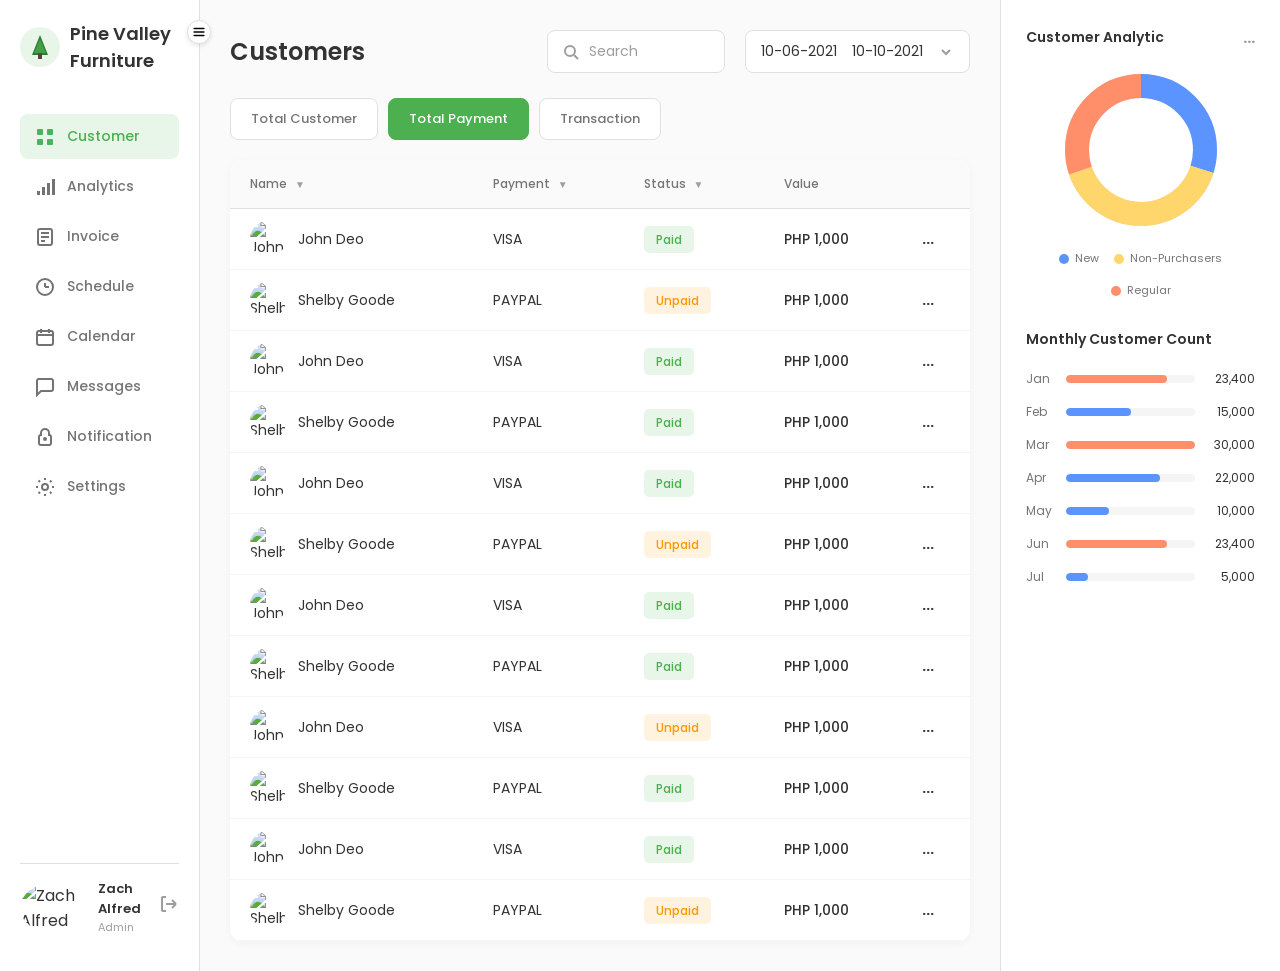
==== commit 396ecd47: "interactivity" ====
--- a/index.html
+++ b/index.html
@@ -11,6 +11,9 @@
     <div class="dashboard">
         <!-- Sidebar -->
         <aside class="sidebar">
+            <button class="sidebar-toggle" aria-label="Toggle sidebar">
+                <img src="images/icons/menu-toggle.svg" alt="" width="20" height="20">
+            </button>
             <div class="logo">
                 <div class="logo-icon">
                     <img src="images/icons/logo.svg" alt="Pine Valley Logo" width="40" height="40">
@@ -54,7 +57,6 @@
                         <img src="images/icons/messages.svg" alt="" width="20" height="20" class="nav-icon-img">
                     </span>
                     <span>Messages</span>
-                    <span class="badge">49</span>
                 </a>
                 <a href="#" class="nav-item">
                     <span class="nav-icon">
@@ -358,5 +360,6 @@
             </div>
         </aside>
     </div>
+    <script src="js/sidebar.js"></script>
 </body>
 </html>
--- a/css/styles.css
+++ b/css/styles.css
@@ -23,6 +23,78 @@
     display: flex;
     flex-direction: column;
     border-right: 1px solid #E0E0E0;
+    transition: width 0.3s ease;
+    position: relative;
+}
+
+/* Sidebar Toggle Button */
+.sidebar-toggle {
+    position: absolute;
+    top: 20px;
+    right: -12px;
+    width: 24px;
+    height: 24px;
+    border-radius: 50%;
+    background: #fff;
+    border: 1px solid #E0E0E0;
+    cursor: pointer;
+    display: flex;
+    align-items: center;
+    justify-content: center;
+    z-index: 10;
+    transition: transform 0.3s ease;
+    box-shadow: 0 2px 4px rgba(0,0,0,0.1);
+}
+
+.sidebar-toggle:hover {
+    background: #F5F5F5;
+}
+
+.sidebar-toggle img {
+    width: 14px;
+    height: 14px;
+}
+
+/* Collapsed Sidebar */
+.sidebar.collapsed {
+    width: 70px;
+    padding: 20px 10px;
+}
+
+.sidebar.collapsed .logo-text {
+    display: none;
+}
+
+.sidebar.collapsed .nav-item > span:last-child,
+.sidebar.collapsed .badge {
+    display: none;
+}
+
+.sidebar.collapsed .user-info,
+.sidebar.collapsed .logout-icon {
+    display: none;
+}
+
+.sidebar.collapsed .logo {
+    justify-content: center;
+}
+
+.sidebar.collapsed .nav-item {
+    justify-content: center;
+    padding: 12px;
+    gap: 0;
+}
+
+.sidebar.collapsed .nav-icon {
+    margin: 0;
+}
+
+.sidebar.collapsed .user-profile {
+    justify-content: center;
+}
+
+.sidebar.collapsed .sidebar-toggle {
+    transform: rotate(180deg);
 }
 
 .logo {
@@ -30,6 +102,14 @@
     align-items: center;
     gap: 10px;
     margin-bottom: 40px;
+    transition: all 0.3s ease;
+}
+
+.logo-text {
+    font-size: 18px;
+    font-weight: 600;
+    color: #333;
+    transition: opacity 0.3s ease, width 0.3s ease;
 }
 
 .logo-icon {
@@ -37,11 +117,7 @@
     height: 40px;
 }
 
-.logo-text {
-    font-size: 18px;
-    font-weight: 600;
-    color: #333;
-}
+
 
 .nav-menu {
     display: flex;
@@ -60,7 +136,11 @@
     border-radius: 8px;
     font-size: 14px;
     font-weight: 500;
-    transition: all 0.2s ease;
+    transition: all 0.3s ease;
+}
+
+.nav-item span:not(.nav-icon) {
+    transition: opacity 0.3s ease, width 0.3s ease;
 }
 
 .nav-item:hover {
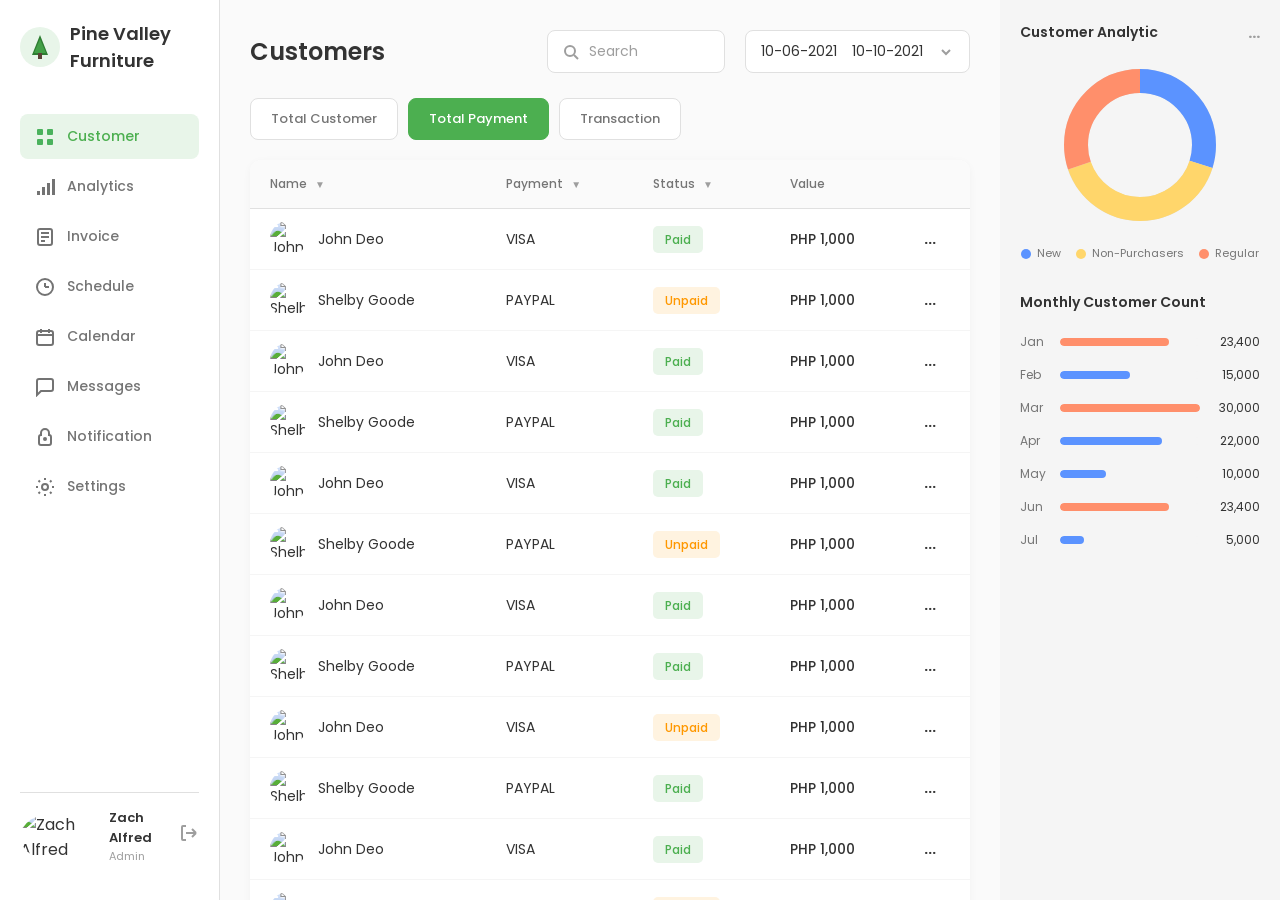
==== commit 35744d14: "more cleaner" ====
--- a/index.html
+++ b/index.html
@@ -6,360 +6,41 @@
     <title>Pine Furniture - Customer Dashboard</title>
     <link rel="stylesheet" href="css/styles.css">
     <link rel="stylesheet" href="https://fonts.googleapis.com/css2?family=Poppins:wght@300;400;500;600;700&display=swap">
+    <style>
+        /* Iframe Layout nako part */
+        .dashboard {
+            display: flex;
+            min-height: 100vh;
+        }
+        .sidebar-frame {
+            width: 220px;
+            min-width: 220px;
+            height: 100vh;
+            border: none;
+            border-right: 1px solid #E0E0E0;
+        }
+        .main-frame {
+            flex: 1;
+            height: 100vh;
+            border: none;
+        }
+        .right-frame {
+            width: 280px;
+            height: 100vh;
+            border: none;
+        }
+    </style>
 </head>
 <body>
     <div class="dashboard">
-        <!-- Sidebar -->
-        <aside class="sidebar">
-            <button class="sidebar-toggle" aria-label="Toggle sidebar">
-                <img src="images/icons/menu-toggle.svg" alt="" width="20" height="20">
-            </button>
-            <div class="logo">
-                <div class="logo-icon">
-                    <img src="images/icons/logo.svg" alt="Pine Valley Logo" width="40" height="40">
-                </div>
-                <span class="logo-text">Pine Valley Furniture</span>
-            </div>
-
-            <nav class="nav-menu">
-                <a href="#" class="nav-item active">
-                    <span class="nav-icon">
-                        <img src="images/icons/dashboard.svg" alt="" width="20" height="20" class="nav-icon-img">
-                    </span>
-                    <span>Customer</span>
-                </a>
-                <a href="#" class="nav-item">
-                    <span class="nav-icon">
-                        <img src="images/icons/analytics.svg" alt="" width="20" height="20" class="nav-icon-img">
-                    </span>
-                    <span>Analytics</span>
-                </a>
-                <a href="#" class="nav-item">
-                    <span class="nav-icon">
-                        <img src="images/icons/invoice.svg" alt="" width="20" height="20" class="nav-icon-img">
-                    </span>
-                    <span>Invoice</span>
-                </a>
-                <a href="#" class="nav-item">
-                    <span class="nav-icon">
-                        <img src="images/icons/schedule.svg" alt="" width="20" height="20" class="nav-icon-img">
-                    </span>
-                    <span>Schedule</span>
-                </a>
-                <a href="#" class="nav-item">
-                    <span class="nav-icon">
-                        <img src="images/icons/calendar.svg" alt="" width="20" height="20" class="nav-icon-img">
-                    </span>
-                    <span>Calendar</span>
-                </a>
-                <a href="#" class="nav-item">
-                    <span class="nav-icon">
-                        <img src="images/icons/messages.svg" alt="" width="20" height="20" class="nav-icon-img">
-                    </span>
-                    <span>Messages</span>
-                </a>
-                <a href="#" class="nav-item">
-                    <span class="nav-icon">
-                        <img src="images/icons/notification.svg" alt="" width="20" height="20" class="nav-icon-img">
-                    </span>
-                    <span>Notification</span>
-                </a>
-                <a href="#" class="nav-item">
-                    <span class="nav-icon">
-                        <img src="images/icons/settings.svg" alt="" width="20" height="20" class="nav-icon-img">
-                    </span>
-                    <span>Settings</span>
-                </a>
-            </nav>
-
-            <div class="user-profile">
-                <div class="user-avatar">
-                    <img src="https://ui-avatars.com/api/?name=Zach+Alfred&background=4CAF50&color=fff&size=40" alt="Zach Alfred">
-                </div>
-                <div class="user-info">
-                    <span class="user-name">Zach Alfred</span>
-                    <span class="user-role">Admin</span>
-                </div>
-                <span class="logout-icon">
-                    <img src="images/icons/logout.svg" alt="Logout" width="20" height="20">
-                </span>
-            </div>
-        </aside>
-
+        <!-- Left Sidebar -->
+        <iframe src="components/sidebar.html" class="sidebar-frame"></iframe>
+        
         <!-- Main Content -->
-        <main class="main-content">
-            <div class="content-header">
-                <h1>Customers</h1>
-                <div class="header-actions">
-                    <div class="search-box">
-                        <img src="images/icons/search.svg" alt="" width="16" height="16">
-                        <input type="text" placeholder="Search">
-                    </div>
-                    <div class="date-range">
-                        <span>10-06-2021</span>
-                        <span>10-10-2021</span>
-                        <img src="images/icons/chevron-down.svg" alt="" width="16" height="16">
-                    </div>
-                </div>
-            </div>
-
-            <div class="tabs">
-                <span class="tab">Total Customer</span>
-                <span class="tab active">Total Payment</span>
-                <span class="tab">Transaction</span>
-            </div>
-
-            <div class="table-container">
-                <table class="customer-table">
-                    <thead>
-                        <tr>
-                            <th>Name <span class="sort-icon">▼</span></th>
-                            <th>Payment <span class="sort-icon">▼</span></th>
-                            <th>Status <span class="sort-icon">▼</span></th>
-                            <th>Value</th>
-                            <th></th>
-                        </tr>
-                    </thead>
-                    <tbody>
-                        <tr>
-                            <td>
-                                <div class="customer-info">
-                                    <img src="https://ui-avatars.com/api/?name=John+Deo&background=E3F2FD&color=1976D2&size=36" alt="John Deo" class="customer-avatar">
-                                    <span>John Deo</span>
-                                </div>
-                            </td>
-                            <td>VISA</td>
-                            <td><span class="status paid">Paid</span></td>
-                            <td class="value">PHP 1,000</td>
-                            <td class="actions">...</td>
-                        </tr>
-                        <tr>
-                            <td>
-                                <div class="customer-info">
-                                    <img src="https://ui-avatars.com/api/?name=Shelby+Goode&background=FFF3E0&color=F57C00&size=36" alt="Shelby Goode" class="customer-avatar">
-                                    <span>Shelby Goode</span>
-                                </div>
-                            </td>
-                            <td>PAYPAL</td>
-                            <td><span class="status unpaid">Unpaid</span></td>
-                            <td class="value">PHP 1,000</td>
-                            <td class="actions">...</td>
-                        </tr>
-                        <tr>
-                            <td>
-                                <div class="customer-info">
-                                    <img src="https://ui-avatars.com/api/?name=John+Deo&background=E3F2FD&color=1976D2&size=36" alt="John Deo" class="customer-avatar">
-                                    <span>John Deo</span>
-                                </div>
-                            </td>
-                            <td>VISA</td>
-                            <td><span class="status paid">Paid</span></td>
-                            <td class="value">PHP 1,000</td>
-                            <td class="actions">...</td>
-                        </tr>
-                        <tr>
-                            <td>
-                                <div class="customer-info">
-                                    <img src="https://ui-avatars.com/api/?name=Shelby+Goode&background=FFF3E0&color=F57C00&size=36" alt="Shelby Goode" class="customer-avatar">
-                                    <span>Shelby Goode</span>
-                                </div>
-                            </td>
-                            <td>PAYPAL</td>
-                            <td><span class="status paid">Paid</span></td>
-                            <td class="value">PHP 1,000</td>
-                            <td class="actions">...</td>
-                        </tr>
-                        <tr>
-                            <td>
-                                <div class="customer-info">
-                                    <img src="https://ui-avatars.com/api/?name=John+Deo&background=E3F2FD&color=1976D2&size=36" alt="John Deo" class="customer-avatar">
-                                    <span>John Deo</span>
-                                </div>
-                            </td>
-                            <td>VISA</td>
-                            <td><span class="status paid">Paid</span></td>
-                            <td class="value">PHP 1,000</td>
-                            <td class="actions">...</td>
-                        </tr>
-                        <tr>
-                            <td>
-                                <div class="customer-info">
-                                    <img src="https://ui-avatars.com/api/?name=Shelby+Goode&background=FFF3E0&color=F57C00&size=36" alt="Shelby Goode" class="customer-avatar">
-                                    <span>Shelby Goode</span>
-                                </div>
-                            </td>
-                            <td>PAYPAL</td>
-                            <td><span class="status unpaid">Unpaid</span></td>
-                            <td class="value">PHP 1,000</td>
-                            <td class="actions">...</td>
-                        </tr>
-                        <tr>
-                            <td>
-                                <div class="customer-info">
-                                    <img src="https://ui-avatars.com/api/?name=John+Deo&background=E3F2FD&color=1976D2&size=36" alt="John Deo" class="customer-avatar">
-                                    <span>John Deo</span>
-                                </div>
-                            </td>
-                            <td>VISA</td>
-                            <td><span class="status paid">Paid</span></td>
-                            <td class="value">PHP 1,000</td>
-                            <td class="actions">...</td>
-                        </tr>
-                        <tr>
-                            <td>
-                                <div class="customer-info">
-                                    <img src="https://ui-avatars.com/api/?name=Shelby+Goode&background=FFF3E0&color=F57C00&size=36" alt="Shelby Goode" class="customer-avatar">
-                                    <span>Shelby Goode</span>
-                                </div>
-                            </td>
-                            <td>PAYPAL</td>
-                            <td><span class="status paid">Paid</span></td>
-                            <td class="value">PHP 1,000</td>
-                            <td class="actions">...</td>
-                        </tr>
-                        <tr>
-                            <td>
-                                <div class="customer-info">
-                                    <img src="https://ui-avatars.com/api/?name=John+Deo&background=E3F2FD&color=1976D2&size=36" alt="John Deo" class="customer-avatar">
-                                    <span>John Deo</span>
-                                </div>
-                            </td>
-                            <td>VISA</td>
-                            <td><span class="status unpaid">Unpaid</span></td>
-                            <td class="value">PHP 1,000</td>
-                            <td class="actions">...</td>
-                        </tr>
-                        <tr>
-                            <td>
-                                <div class="customer-info">
-                                    <img src="https://ui-avatars.com/api/?name=Shelby+Goode&background=FFF3E0&color=F57C00&size=36" alt="Shelby Goode" class="customer-avatar">
-                                    <span>Shelby Goode</span>
-                                </div>
-                            </td>
-                            <td>PAYPAL</td>
-                            <td><span class="status paid">Paid</span></td>
-                            <td class="value">PHP 1,000</td>
-                            <td class="actions">...</td>
-                        </tr>
-                        <tr>
-                            <td>
-                                <div class="customer-info">
-                                    <img src="https://ui-avatars.com/api/?name=John+Deo&background=E3F2FD&color=1976D2&size=36" alt="John Deo" class="customer-avatar">
-                                    <span>John Deo</span>
-                                </div>
-                            </td>
-                            <td>VISA</td>
-                            <td><span class="status paid">Paid</span></td>
-                            <td class="value">PHP 1,000</td>
-                            <td class="actions">...</td>
-                        </tr>
-                        <tr>
-                            <td>
-                                <div class="customer-info">
-                                    <img src="https://ui-avatars.com/api/?name=Shelby+Goode&background=FFF3E0&color=F57C00&size=36" alt="Shelby Goode" class="customer-avatar">
-                                    <span>Shelby Goode</span>
-                                </div>
-                            </td>
-                            <td>PAYPAL</td>
-                            <td><span class="status unpaid">Unpaid</span></td>
-                            <td class="value">PHP 1,000</td>
-                            <td class="actions">...</td>
-                        </tr>
-                    </tbody>
-                </table>
-            </div>
-        </main>
-
-        <!-- Right Sidebar -->
-        <aside class="right-sidebar">
-            <div class="analytics-card">
-                <div class="card-header">
-                    <h3>Customer Analytic</h3>
-                    <span class="more-icon">...</span>
-                </div>
-                <div class="donut-chart">
-                    <svg viewBox="0 0 200 200" class="chart">
-                        <circle cx="100" cy="100" r="80" fill="none" stroke="#E0E0E0" stroke-width="30"/>
-                        <circle cx="100" cy="100" r="80" fill="none" stroke="#5B93FF" stroke-width="30" 
-                                stroke-dasharray="150 502" stroke-dashoffset="0" transform="rotate(-90 100 100)"/>
-                        <circle cx="100" cy="100" r="80" fill="none" stroke="#FFD66B" stroke-width="30" 
-                                stroke-dasharray="200 502" stroke-dashoffset="-150" transform="rotate(-90 100 100)"/>
-                        <circle cx="100" cy="100" r="80" fill="none" stroke="#FF8F6B" stroke-width="30" 
-                                stroke-dasharray="152 502" stroke-dashoffset="-350" transform="rotate(-90 100 100)"/>
-                    </svg>
-                </div>
-                <div class="chart-legend">
-                    <div class="legend-item">
-                        <span class="legend-dot blue"></span>
-                        <span>New</span>
-                    </div>
-                    <div class="legend-item">
-                        <span class="legend-dot yellow"></span>
-                        <span>Non-Purchasers</span>
-                    </div>
-                    <div class="legend-item">
-                        <span class="legend-dot orange"></span>
-                        <span>Regular</span>
-                    </div>
-                </div>
-            </div>
-
-            <div class="monthly-stats">
-                <h3>Monthly Customer Count</h3>
-                <div class="bar-chart">
-                    <div class="bar-item">
-                        <span class="bar-label">Jan</span>
-                        <div class="bar-container">
-                            <div class="bar orange" style="width: 78%;"></div>
-                        </div>
-                        <span class="bar-value">23,400</span>
-                    </div>
-                    <div class="bar-item">
-                        <span class="bar-label">Feb</span>
-                        <div class="bar-container">
-                            <div class="bar blue" style="width: 50%;"></div>
-                        </div>
-                        <span class="bar-value">15,000</span>
-                    </div>
-                    <div class="bar-item">
-                        <span class="bar-label">Mar</span>
-                        <div class="bar-container">
-                            <div class="bar orange" style="width: 100%;"></div>
-                        </div>
-                        <span class="bar-value">30,000</span>
-                    </div>
-                    <div class="bar-item">
-                        <span class="bar-label">Apr</span>
-                        <div class="bar-container">
-                            <div class="bar blue" style="width: 73%;"></div>
-                        </div>
-                        <span class="bar-value">22,000</span>
-                    </div>
-                    <div class="bar-item">
-                        <span class="bar-label">May</span>
-                        <div class="bar-container">
-                            <div class="bar blue" style="width: 33%;"></div>
-                        </div>
-                        <span class="bar-value">10,000</span>
-                    </div>
-                    <div class="bar-item">
-                        <span class="bar-label">Jun</span>
-                        <div class="bar-container">
-                            <div class="bar orange" style="width: 78%;"></div>
-                        </div>
-                        <span class="bar-value">23,400</span>
-                    </div>
-                    <div class="bar-item">
-                        <span class="bar-label">Jul</span>
-                        <div class="bar-container">
-                            <div class="bar blue" style="width: 17%;"></div>
-                        </div>
-                        <span class="bar-value">5,000</span>
-                    </div>
-                </div>
-            </div>
-        </aside>
+        <iframe src="components/main-content.html" class="main-frame"></iframe>
+        
+        <!-- Right Sidebar (Analytics) -->
+        <iframe src="components/right-sidebar.html" class="right-frame"></iframe>
     </div>
-    <script src="js/sidebar.js"></script>
 </body>
 </html>
